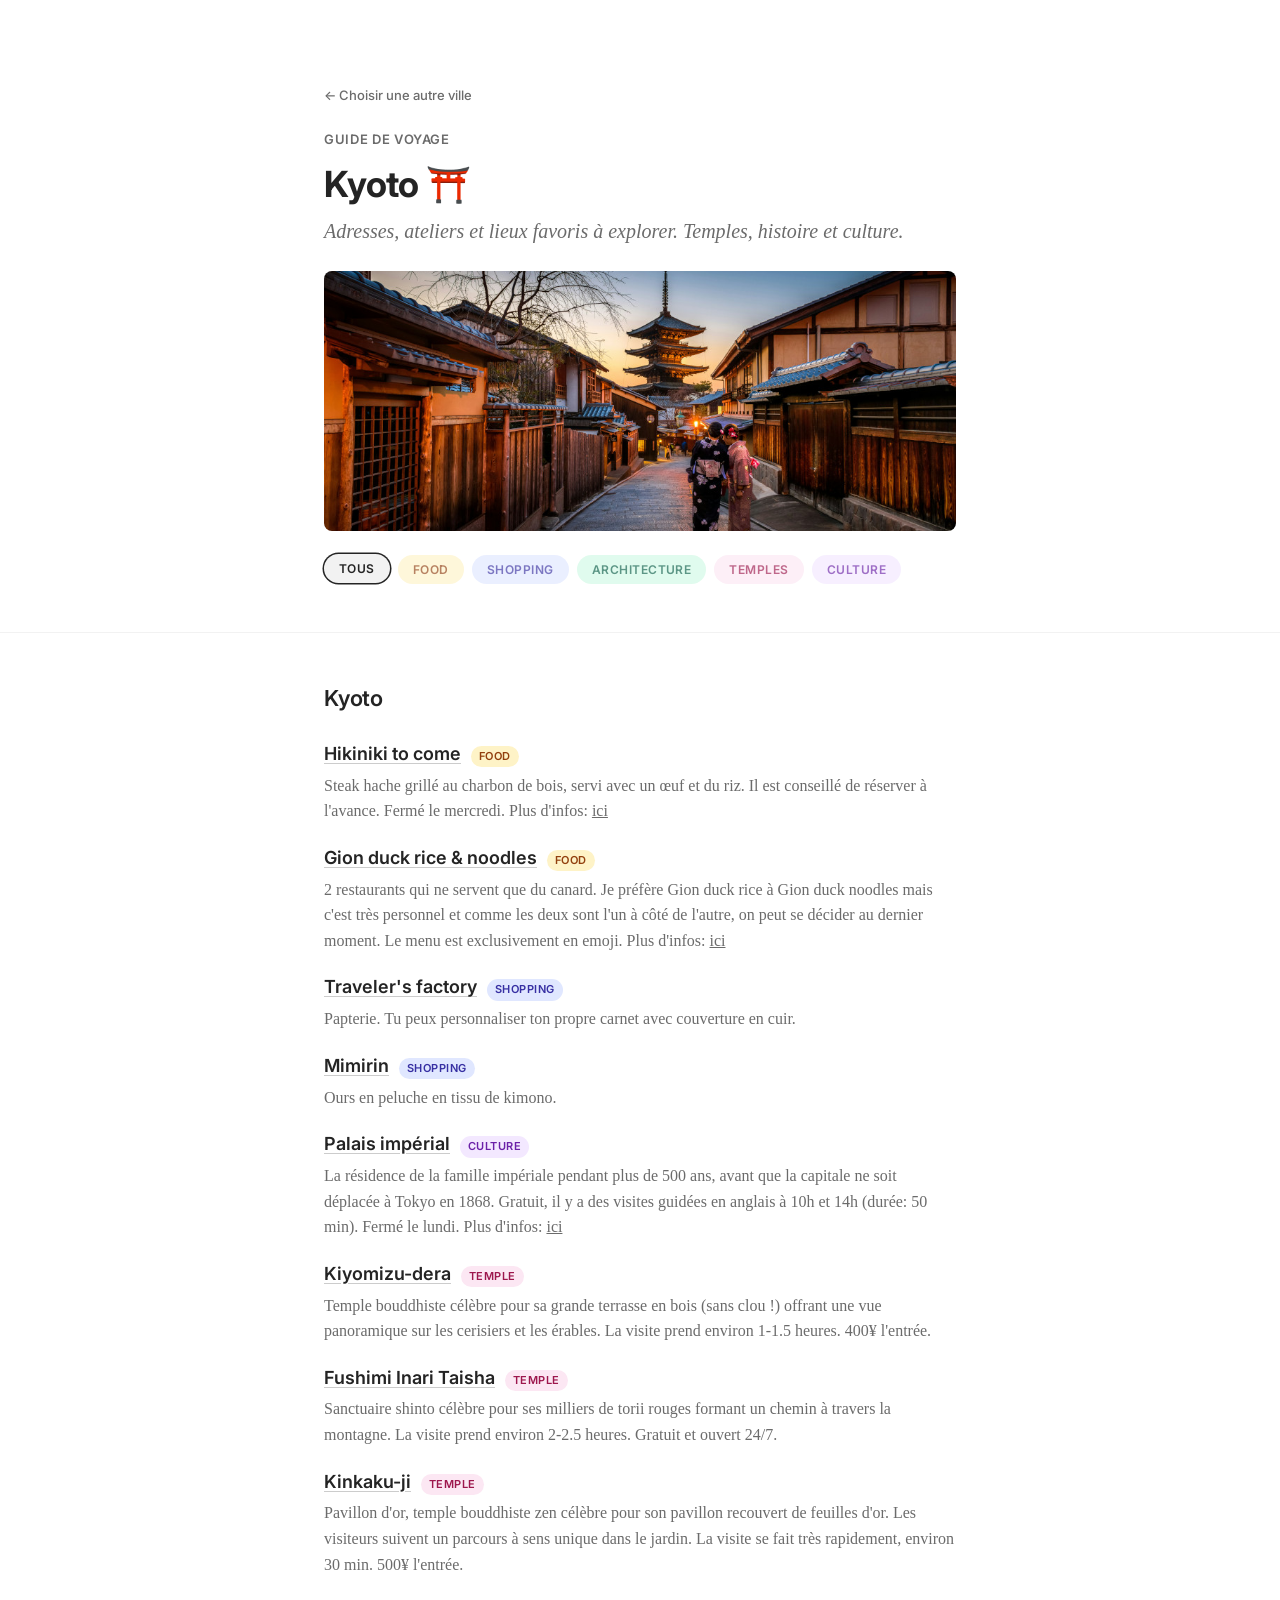
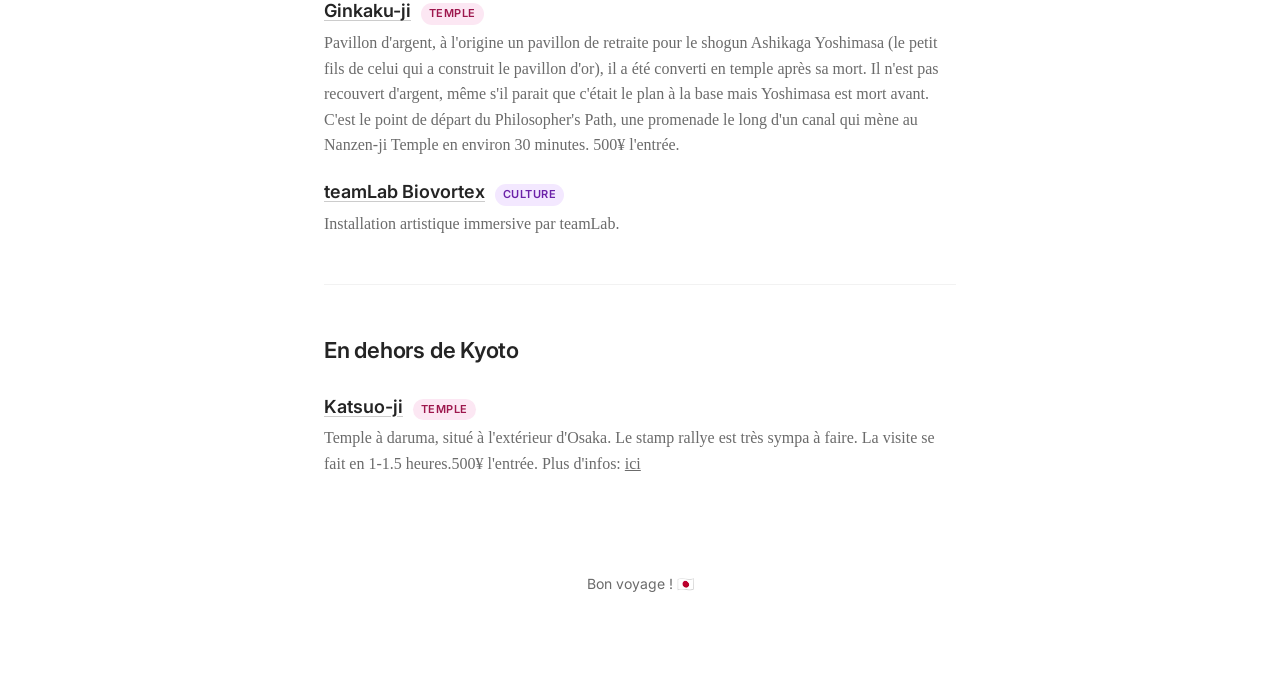
==== kyoto.html @ 2fd873c2 "Separate Tokyo and Kyoto Signed-off-by: Kim Anh Nguyen <4783194+kimanhou@users.noreply.github.com>" ====
<!doctype html>
<html lang="fr">
  <head>
    <meta charset="UTF-8" />
    <meta name="viewport" content="width=device-width, initial-scale=1.0" />
    <title>Kyoto — Recommandations</title>
    <link rel="stylesheet" href="style.css" />
    <link rel="preconnect" href="https://fonts.googleapis.com" />
    <link rel="preconnect" href="https://fonts.gstatic.com" crossorigin />
    <link
      href="https://fonts.googleapis.com/css2?family=Charter:ital,wght@0,400;0,700;1,400&family=Inter:wght@400;500;600&display=swap"
      rel="stylesheet"
    />
    <link
      rel="icon"
      href="data:image/svg+xml,<svg xmlns=%22http://www.w3.org/2000/svg%22 viewBox=%220 0 100 100%22><text y=%22.9em%22 font-size=%2290%22>🇯🇵</text></svg>"
    />
    <meta property="og:type" content="website" />
    <meta property="og:title" content="Recommandations à Kyoto 🇯🇵" />
    <meta
      property="og:description"
      content="Une liste d'adresses, d'ateliers et de lieux favoris à explorer."
    />
    <meta
      property="og:image"
      content="https://kimanhou.github.io/japan-reco/kyoto.jpg"
    />
    <meta
      property="og:url"
      content="https://kimanhou.github.io/japan-reco/kyoto"
    />
  </head>
  <body>
    <header class="site-header">
      <div class="container">
        <nav class="back-nav">
          <a href="index.html" class="back-link">← Choisir une autre ville</a>
        </nav>
        <span class="site-meta">Guide de voyage</span>
        <h1>Kyoto ⛩️</h1>
        <p class="subtitle">
          Adresses, ateliers et lieux favoris à explorer. Temples, histoire et
          culture.
        </p>

        <div class="hero-image-wrapper">
          <img src="kyoto-hero.jpg" alt="Kyoto landscape" class="hero-image" />
        </div>

        <nav class="filter-bar">
          <button class="filter-btn active" data-filter="all">Tous</button>
          <button class="filter-btn" data-filter="restaurant">Food</button>
          <button class="filter-btn" data-filter="shopping">Shopping</button>
          <button class="filter-btn" data-filter="architecture">
            Architecture
          </button>
          <button class="filter-btn" data-filter="temple">Temples</button>
          <button class="filter-btn" data-filter="culture">Culture</button>
        </nav>
      </div>
    </header>

    <main class="container">
      <section class="neighborhood">
        <h2>Kyoto</h2>
        <ul class="place-list">
          <li>
            <div class="place-header">
              <a
                target="_blank"
                rel="noopener"
                href="https://maps.app.goo.gl/PFcnmS5wHsKrFmGN7"
                class="place-name"
                >Hikiniki to come</a
              >
              <span class="category-tag restaurant">Food</span>
            </div>
            <p class="description">
              Steak hache grillé au charbon de bois, servi avec un œuf et du
              riz. Il est conseillé de réserver à l'avance. Fermé le mercredi.
              Plus d'infos:
              <a href="https://hikinikutocome.com/locations/kyoto">ici</a>
            </p>
          </li>
          <li>
            <div class="place-header">
              <a
                target="_blank"
                rel="noopener"
                href="https://maps.app.goo.gl/3bBsmmsy6SpEjgHC6"
                class="place-name"
                >Gion duck rice & noodles</a
              >
              <span class="category-tag restaurant">Food</span>
            </div>
            <p class="description">
              2 restaurants qui ne servent que du canard. Je préfère Gion duck
              rice à Gion duck noodles mais c'est très personnel et comme les
              deux sont l'un à côté de l'autre, on peut se décider au dernier
              moment. Le menu est exclusivement en emoji. Plus d'infos:
              <a href="https://www.menroku.com/gionduckrice/">ici</a>
            </p>
          </li>
          <li>
            <div class="place-header">
              <a
                href="https://maps.app.goo.gl/qUUZ9k9n6iVwttam6"
                class="place-name"
                >Traveler's factory</a
              >
              <span class="category-tag shopping">Shopping</span>
            </div>
            <p class="description">
              Papterie. Tu peux personnaliser ton propre carnet avec couverture
              en cuir.
            </p>
          </li>
          <li>
            <div class="place-header">
              <a
                href="https://maps.app.goo.gl/WrXWh7c2xTyVcAM9A"
                class="place-name"
                >Mimirin</a
              >
              <span class="category-tag shopping">Shopping</span>
            </div>
            <p class="description">Ours en peluche en tissu de kimono.</p>
          </li>
          <li>
            <div class="place-header">
              <a
                href="https://maps.app.goo.gl/GbRayEY1TSdhfeuKA"
                class="place-name"
                >Palais impérial</a
              >
              <span class="category-tag culture">Culture</span>
            </div>
            <p class="description">
              La résidence de la famille impériale pendant plus de 500 ans,
              avant que la capitale ne soit déplacée à Tokyo en 1868. Gratuit,
              il y a des visites guidées en anglais à 10h et 14h (durée: 50
              min). Fermé le lundi. Plus d'infos:
              <a href="https://kyoto-gosho.kunaicho.go.jp/en/visit">ici</a>
            </p>
          </li>
          <li>
            <div class="place-header">
              <a
                href="https://maps.app.goo.gl/van14ZDgeBHxUFZu9"
                class="place-name"
                >Kiyomizu-dera</a
              >
              <span class="category-tag temple">Temple</span>
            </div>
            <p class="description">
              Temple bouddhiste célèbre pour sa grande terrasse en bois (sans
              clou !) offrant une vue panoramique sur les cerisiers et les
              érables. La visite prend environ 1-1.5 heures. 400¥ l'entrée.
            </p>
          </li>
          <li>
            <div class="place-header">
              <a
                href="https://maps.app.goo.gl/9HiZYq8ZJpnWTgxTA"
                class="place-name"
                >Fushimi Inari Taisha</a
              >
              <span class="category-tag temple">Temple</span>
            </div>
            <p class="description">
              Sanctuaire shinto célèbre pour ses milliers de torii rouges
              formant un chemin à travers la montagne. La visite prend environ
              2-2.5 heures. Gratuit et ouvert 24/7.
            </p>
          </li>
          <li>
            <div class="place-header">
              <a
                href="https://maps.app.goo.gl/EMYP2nc31eYgJaK9A"
                class="place-name"
                >Kinkaku-ji</a
              >
              <span class="category-tag temple">Temple</span>
            </div>
            <p class="description">
              Pavillon d'or, temple bouddhiste zen célèbre pour son pavillon
              recouvert de feuilles d'or. Les visiteurs suivent un parcours à
              sens unique dans le jardin. La visite se fait très rapidement,
              environ 30 min. 500¥ l'entrée.
            </p>
          </li>
          <li>
            <div class="place-header">
              <a
                href="https://maps.app.goo.gl/7UadpmSnApcx37kZ7"
                class="place-name"
                >Ginkaku-ji</a
              >
              <span class="category-tag temple">Temple</span>
            </div>
            <p class="description">
              Pavillon d'argent, à l'origine un pavillon de retraite pour le
              shogun Ashikaga Yoshimasa (le petit fils de celui qui a construit
              le pavillon d'or), il a été converti en temple après sa mort. Il
              n'est pas recouvert d'argent, même s'il parait que c'était le plan
              à la base mais Yoshimasa est mort avant. C'est le point de départ
              du Philosopher's Path, une promenade le long d'un canal qui mène
              au Nanzen-ji Temple en environ 30 minutes. 500¥ l'entrée.
            </p>
          </li>
          <li>
            <div class="place-header">
              <a
                href="https://maps.app.goo.gl/GknqTZojEtrcng9q9"
                class="place-name"
                >teamLab Biovortex</a
              >
              <span class="category-tag culture">Culture</span>
            </div>
            <p class="description">
              Installation artistique immersive par teamLab.
            </p>
          </li>
        </ul>
      </section>

      <section class="neighborhood">
        <h2>En dehors de Kyoto</h2>
        <ul class="place-list">
          <li>
            <div class="place-header">
              <a
                target="_blank"
                rel="noopener"
                href="https://maps.app.goo.gl/UmAeWjuXj23bFvab67"
                class="place-name"
                >Katsuo-ji</a
              >
              <span class="category-tag temple">Temple</span>
            </div>
            <p class="description">
              Temple à daruma, situé à l'extérieur d'Osaka. Le stamp rallye est
              très sympa à faire. La visite se fait en 1-1.5 heures.500¥
              l'entrée. Plus d'infos:
              <a href="https://katsuo-ji-temple.or.jp/audioguidance/index.php"
                >ici</a
              >
            </p>
          </li>
        </ul>
      </section>
    </main>

    <footer class="site-footer">
      <div class="container">
        <p>Bon voyage ! 🇯🇵</p>
      </div>
    </footer>

    <script>
      const buttons = document.querySelectorAll(".filter-btn");
      const items = document.querySelectorAll(".place-list li");

      buttons.forEach((button) => {
        button.addEventListener("click", () => {
          buttons.forEach((btn) => btn.classList.remove("active"));
          button.classList.add("active");
          const filter = button.getAttribute("data-filter");

          items.forEach((item) => {
            const tag = item.querySelector(".category-tag");
            if (filter === "all" || (tag && tag.classList.contains(filter))) {
              item.style.display = "block";
            } else {
              item.style.display = "none";
            }
          });
        });
      });
    </script>
  </body>
</html>
---- style.css ----
/* Medium-inspired Typography & Minimalist Layout */

:root {
  --bg-color: #ffffff;
  --text-main: #242424;
  --text-muted: #6b6b6b;
  --link-color: #1a8917; /* Accent vert style Medium */
  --link-hover: #156d12;
  --border-color: #f2f2f2;
  --font-serif: "Charter", "Georgia", Cambria, serif;
  --font-sans:
    "Inter", -apple-system, BlinkMacSystemFont, "Segoe UI", Roboto, sans-serif;
}

* {
  box-sizing: border-box;
  margin: 0;
  padding: 0;
}

body {
  background-color: var(--bg-color);
  color: var(--text-main);
  font-family: var(--font-serif);
  font-size: 18px;
  line-height: 1.6;
  -webkit-font-smoothing: antialiased;
}

.container {
  max-width: 680px;
  margin: 0 auto;
  padding: 0 24px;
}

/* Header */
.site-header {
  padding-top: 80px;
  padding-bottom: 48px;
  border-bottom: 1px solid var(--border-color);
}

.site-meta {
  font-family: var(--font-sans);
  font-size: 13px;
  text-transform: uppercase;
  letter-spacing: 0.05em;
  color: var(--text-muted);
  font-weight: 600;
  display: block;
  margin-bottom: 12px;
}

h1 {
  font-family: var(--font-sans);
  font-size: 36px;
  font-weight: 700;
  letter-spacing: -0.02em;
  line-height: 1.25;
  margin-bottom: 8px;
}

.subtitle {
  color: var(--text-muted);
  font-size: 20px;
  font-style: italic;
}

/* Content Sections */
.neighborhood {
  padding: 48px 0;
  border-bottom: 1px solid var(--border-color);
}

.neighborhood:last-of-type {
  border-bottom: none;
}

h2 {
  font-family: var(--font-sans);
  font-size: 22px;
  font-weight: 600;
  letter-spacing: -0.01em;
  margin-bottom: 24px;
  color: var(--text-main);
}

/* Recommendation Lists */
.place-list {
  list-style: none;
}

.place-list li {
  margin-bottom: 20px;
}

.place-list li:last-child {
  margin-bottom: 0;
}

.place-name {
  font-family: var(--font-sans);
  font-weight: 600;
  font-size: 18px;
  color: var(--text-main);
  text-decoration: underline;
  text-decoration-color: rgba(0, 0, 0, 0.2);
  text-underline-offset: 3px;
  transition: all 0.2s ease;
}

.place-name:hover {
  color: var(--link-color);
  text-decoration-color: var(--link-color);
}

.description {
  margin-top: 4px;
  font-size: 16px;
  color: var(--text-muted);
}

.description a {
  color: var(--text-muted);
  text-decoration: underline;
}

.description a:hover {
  color: var(--link-color);
}

/* Footer */
.site-footer {
  padding: 48px 0 80px 0;
  text-align: center;
  font-family: var(--font-sans);
  font-size: 14px;
  color: var(--text-muted);
}

/* Mobile Adjustments */
@media (max-width: 600px) {
  body {
    font-size: 16px;
  }

  .site-header {
    padding-top: 40px;
    padding-bottom: 32px;
  }

  h1 {
    font-size: 28px;
  }

  .subtitle {
    font-size: 17px;
  }

  .neighborhood {
    padding: 32px 0;
  }
}

/* Layout adjustment for title and badge alignment */
.place-header {
  display: flex;
  align-items: baseline;
  gap: 10px;
  flex-wrap: wrap;
}

/* Category Badge Styling */
.category-tag {
  font-family: var(--font-sans);
  font-size: 11px;
  font-weight: 600;
  text-transform: uppercase;
  letter-spacing: 0.04em;
  padding: 2px 8px;
  border-radius: 12px;
  background-color: #f2f2f2;
  color: #6b6b6b;
  display: inline-block;
}

/* Color accents per category */
.category-tag.restaurant {
  background-color: #fef3c7;
  color: #92400e;
}

.category-tag.shopping {
  background-color: #e0e7ff;
  color: #3730a3;
}

.category-tag.architecture {
  background-color: #d1fae5;
  color: #065f46;
}

.category-tag.temple {
  background-color: #fce7f3;
  color: #9d174d;
}

.category-tag.culture {
  background-color: #f3e8ff;
  color: #6b21a8;
}

/* Filter Bar Container */
.filter-bar {
  display: flex;
  gap: 8px;
  flex-wrap: wrap;
  margin-top: 24px;
}

/* Base Filter Button */
.filter-btn {
  font-family: var(--font-sans);
  font-size: 12px;
  font-weight: 600;
  text-transform: uppercase;
  letter-spacing: 0.04em;
  border: 1px solid transparent;
  padding: 6px 14px;
  border-radius: 20px;
  cursor: pointer;
  opacity: 0.65; /* Subtle by default so it's not overwhelming */
  transition: all 0.2s ease;
}

.filter-btn:hover,
.filter-btn.active {
  opacity: 1;
  transform: translateY(-1px);
}

/* "All" Button Styling */
.filter-btn[data-filter="all"] {
  background-color: #f2f2f2;
  color: #242424;
}

/* Matching Tag Colors */
.filter-btn[data-filter="restaurant"] {
  background-color: #fef3c7;
  color: #92400e;
}

.filter-btn[data-filter="shopping"] {
  background-color: #e0e7ff;
  color: #3730a3;
}

.filter-btn[data-filter="architecture"] {
  background-color: #d1fae5;
  color: #065f46;
}

.filter-btn[data-filter="temple"] {
  background-color: #fce7f3;
  color: #9d174d;
}

.filter-btn[data-filter="culture"] {
  background-color: #f3e8ff;
  color: #6b21a8;
}

/* Active State Outline for Extra Clarity */
.filter-btn.active {
  box-shadow: 0 0 0 1.5px currentColor;
}

/* Navigation Back Link */
.back-nav {
  margin-bottom: 20px;
}

.back-link {
  font-family: var(--font-sans);
  font-size: 13px;
  font-weight: 500;
  color: var(--text-muted);
  text-decoration: none;
  transition: color 0.2s ease;
}

.back-link:hover {
  color: var(--text-main);
}

/* Hero Image Banner */
.hero-image-wrapper {
  margin-top: 24px;
  border-radius: 8px;
  overflow: hidden;
  max-height: 260px;
}

.hero-image {
  width: 100%;
  height: 260px;
  object-fit: cover;
  display: block;
}

/* Landing Page Layout */
.landing-container {
  max-width: 680px;
  margin: 0 auto;
  padding: 80px 24px 40px;
}

.landing-header {
  margin-bottom: 40px;
}

.city-selector {
  display: grid;
  grid-template-columns: 1fr 1fr;
  gap: 20px;
}

.city-card {
  display: flex;
  flex-direction: column;
  background: #ffffff;
  border: 1px solid var(--border-color);
  border-radius: 12px;
  overflow: hidden;
  text-decoration: none;
  color: var(--text-main);
  transition: transform 0.2s ease, box-shadow 0.2s ease;
}

.city-card:hover {
  transform: translateY(-4px);
  box-shadow: 0 12px 24px rgba(0, 0, 0, 0.06);
}

.city-image-wrapper {
  height: 180px;
  overflow: hidden;
}

.city-image {
  width: 100%;
  height: 100%;
  object-fit: cover;
}

.city-info {
  padding: 20px;
}

.city-info h2 {
  font-size: 20px;
  margin-bottom: 4px;
}

.city-info p {
  font-family: var(--font-serif);
  font-size: 14px;
  color: var(--text-muted);
}

@media (max-width: 600px) {
  .city-selector {
    grid-template-columns: 1fr;
  }
}
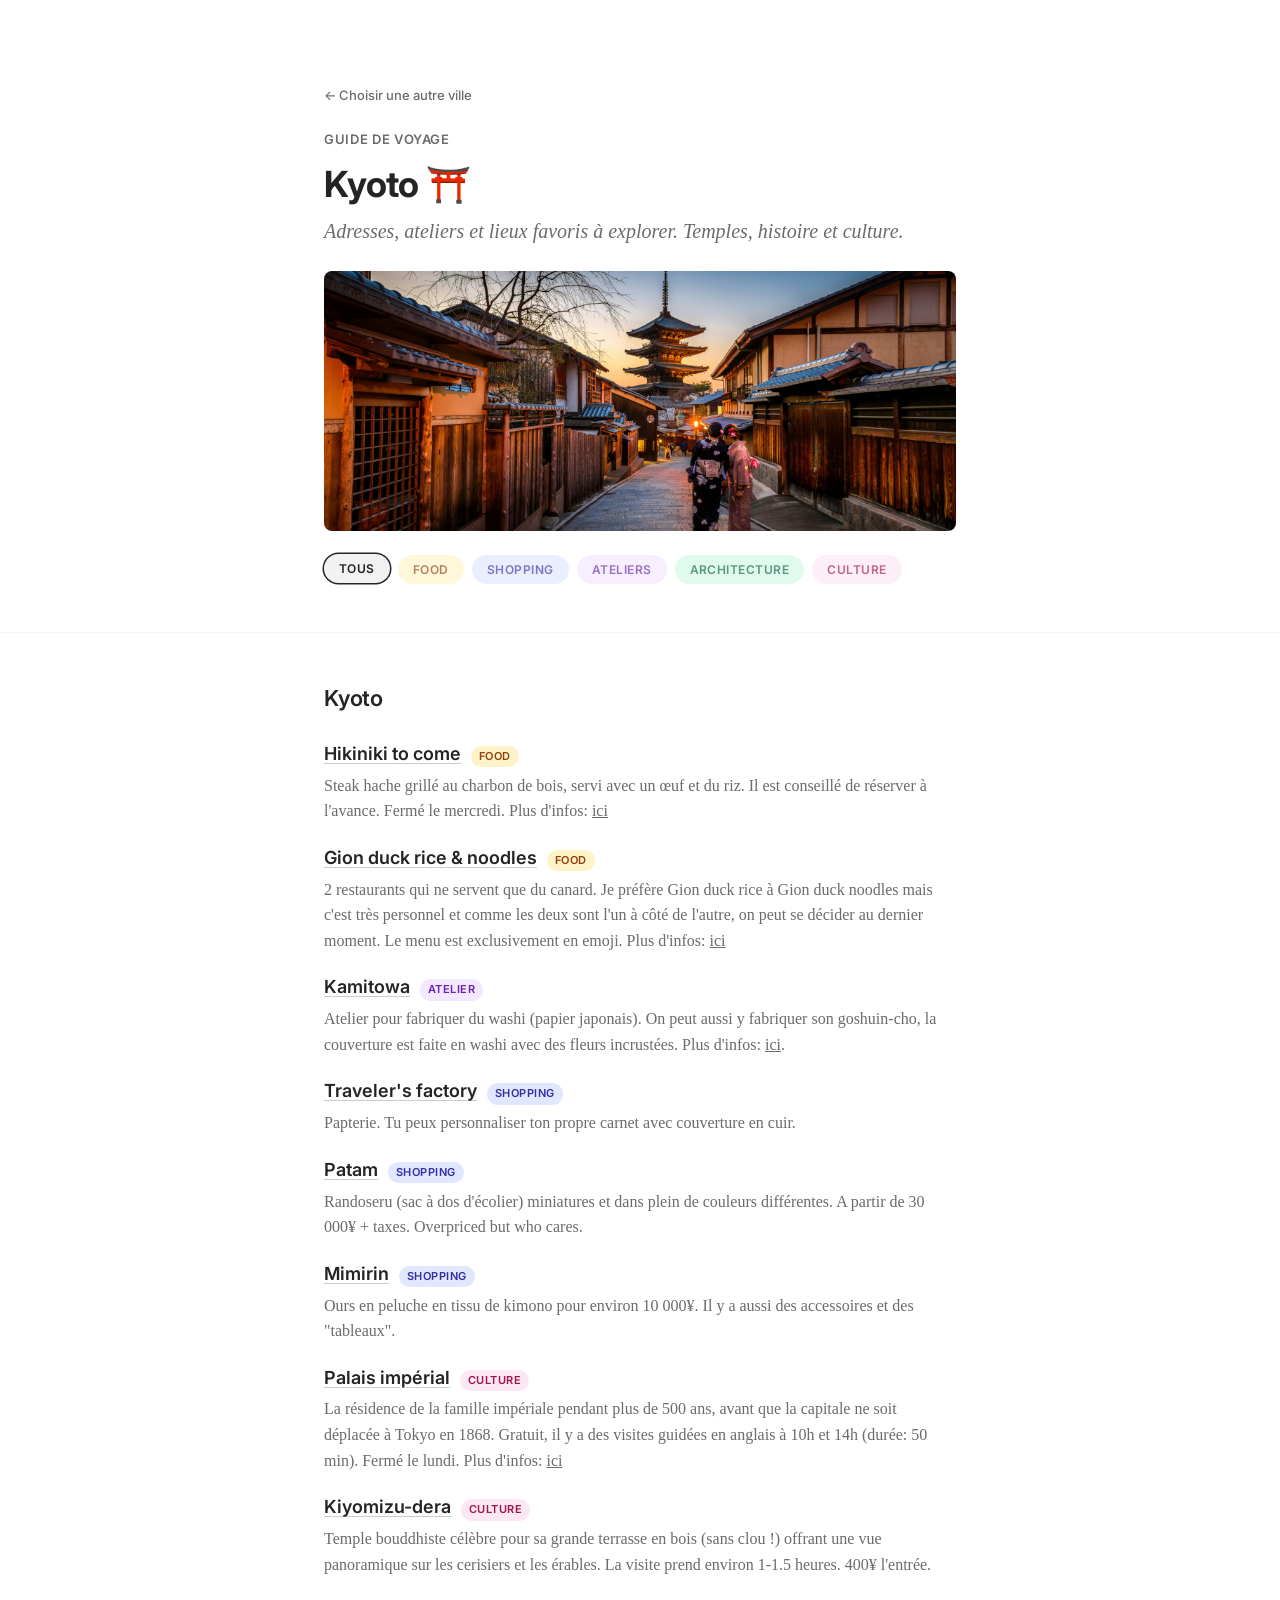
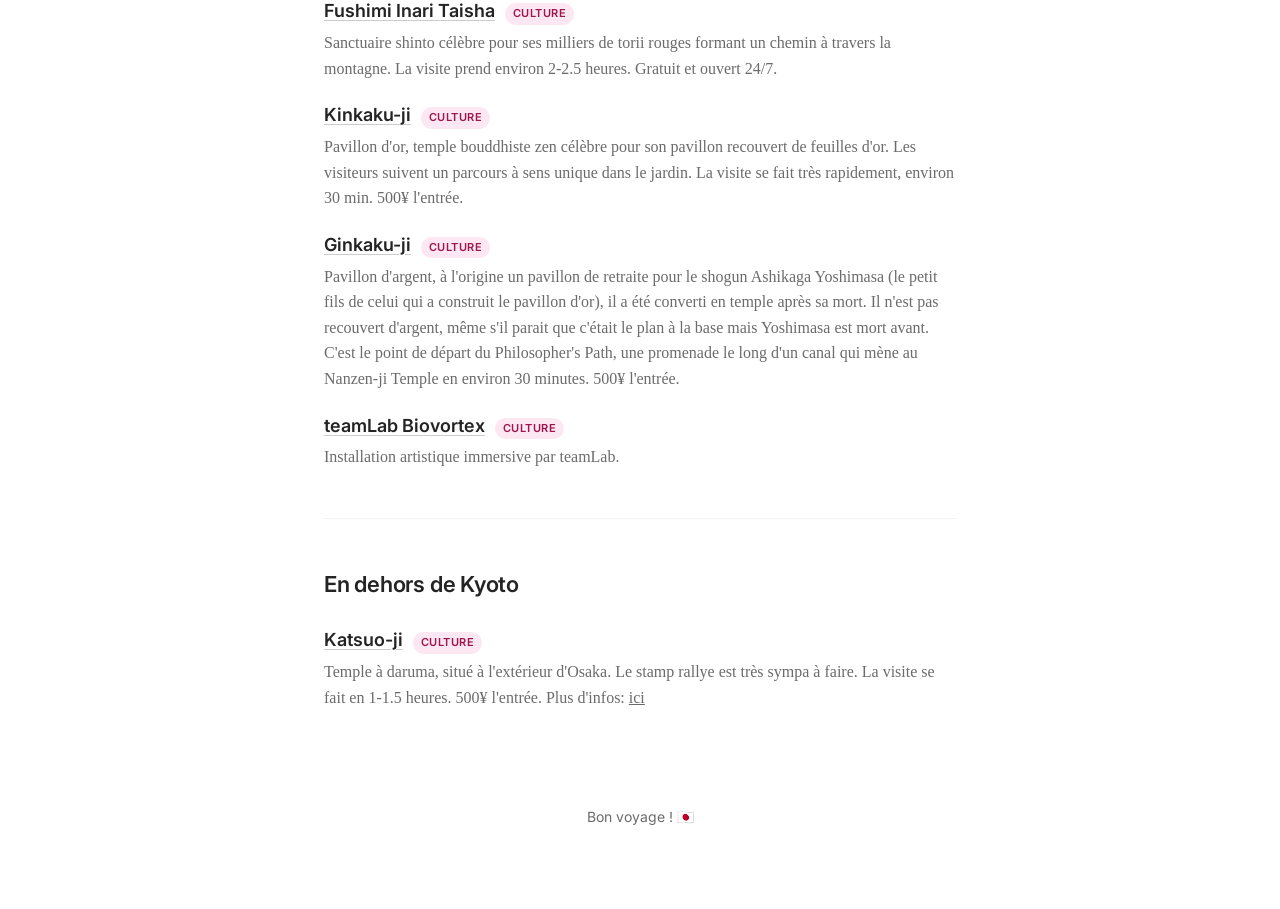
==== commit ba7b64ba: "Add workshops Signed-off-by: Kim Anh Nguyen <4783194+kimanhou@users.noreply.github.com>" ====
--- a/kyoto.html
+++ b/kyoto.html
@@ -51,10 +51,10 @@
           <button class="filter-btn active" data-filter="all">Tous</button>
           <button class="filter-btn" data-filter="restaurant">Food</button>
           <button class="filter-btn" data-filter="shopping">Shopping</button>
+          <button class="filter-btn" data-filter="workshop">Ateliers</button>
           <button class="filter-btn" data-filter="architecture">
             Architecture
           </button>
-          <button class="filter-btn" data-filter="temple">Temples</button>
           <button class="filter-btn" data-filter="culture">Culture</button>
         </nav>
       </div>
@@ -104,6 +104,22 @@
           <li>
             <div class="place-header">
               <a
+                href="https://maps.app.goo.gl/o6k5PeX1JNVQuFoW7"
+                class="place-name"
+                >Kamitowa</a
+              >
+              <span class="category-tag workshop">Atelier</span>
+            </div>
+            <p class="description">
+              Atelier pour fabriquer du washi (papier japonais). On peut aussi
+              y fabriquer son goshuin-cho, la couverture est faite en washi
+              avec des fleurs incrustées. Plus d'infos:
+              <a href="https://www.kurauchi.co.jp/kamitowa/english/" target="_blank" rel="noopener noreferrer">ici</a>.
+            </p>
+          </li>
+          <li>
+            <div class="place-header">
+              <a
                 href="https://maps.app.goo.gl/qUUZ9k9n6iVwttam6"
                 class="place-name"
                 >Traveler's factory</a
@@ -118,13 +134,27 @@
           <li>
             <div class="place-header">
               <a
+                href="https://maps.app.goo.gl/mqW4AuvKAHF7fTkW9"
+                class="place-name"
+                >Patam</a
+              >
+              <span class="category-tag shopping">Shopping</span>
+            </div>
+            <p class="description">
+              Randoseru (sac à dos d'écolier) miniatures et dans plein de couleurs différentes. A partir de 30 000¥ + taxes. Overpriced but who cares.
+            </p>
+          </li>
+          <li>
+            <div class="place-header">
+              <a
                 href="https://maps.app.goo.gl/WrXWh7c2xTyVcAM9A"
                 class="place-name"
                 >Mimirin</a
               >
               <span class="category-tag shopping">Shopping</span>
             </div>
-            <p class="description">Ours en peluche en tissu de kimono.</p>
+            <p class="description">Ours en peluche en tissu de kimono pour environ 10 000¥.
+                Il y a aussi des accessoires et des "tableaux".</p>
           </li>
           <li>
             <div class="place-header">
@@ -150,7 +180,7 @@
                 class="place-name"
                 >Kiyomizu-dera</a
               >
-              <span class="category-tag temple">Temple</span>
+              <span class="category-tag culture">Culture</span>
             </div>
             <p class="description">
               Temple bouddhiste célèbre pour sa grande terrasse en bois (sans
@@ -165,7 +195,7 @@
                 class="place-name"
                 >Fushimi Inari Taisha</a
               >
-              <span class="category-tag temple">Temple</span>
+              <span class="category-tag culture">Culture</span>
             </div>
             <p class="description">
               Sanctuaire shinto célèbre pour ses milliers de torii rouges
@@ -180,7 +210,7 @@
                 class="place-name"
                 >Kinkaku-ji</a
               >
-              <span class="category-tag temple">Temple</span>
+              <span class="category-tag culture">Culture</span>
             </div>
             <p class="description">
               Pavillon d'or, temple bouddhiste zen célèbre pour son pavillon
@@ -196,7 +226,7 @@
                 class="place-name"
                 >Ginkaku-ji</a
               >
-              <span class="category-tag temple">Temple</span>
+              <span class="category-tag culture">Culture</span>
             </div>
             <p class="description">
               Pavillon d'argent, à l'origine un pavillon de retraite pour le
@@ -236,11 +266,11 @@
                 class="place-name"
                 >Katsuo-ji</a
               >
-              <span class="category-tag temple">Temple</span>
+              <span class="category-tag culture">Culture</span>
             </div>
             <p class="description">
               Temple à daruma, situé à l'extérieur d'Osaka. Le stamp rallye est
-              très sympa à faire. La visite se fait en 1-1.5 heures.500¥
+              très sympa à faire. La visite se fait en 1-1.5 heures. 500¥
               l'entrée. Plus d'infos:
               <a href="https://katsuo-ji-temple.or.jp/audioguidance/index.php"
                 >ici</a
--- a/style.css
+++ b/style.css
@@ -200,12 +200,12 @@
   color: #065f46;
 }
 
-.category-tag.temple {
+.category-tag.culture {
   background-color: #fce7f3;
   color: #9d174d;
 }
 
-.category-tag.culture {
+.category-tag.workshop {
   background-color: #f3e8ff;
   color: #6b21a8;
 }
@@ -261,12 +261,12 @@
   color: #065f46;
 }
 
-.filter-btn[data-filter="temple"] {
+.filter-btn[data-filter="culture"] {
   background-color: #fce7f3;
   color: #9d174d;
 }
 
-.filter-btn[data-filter="culture"] {
+.filter-btn[data-filter="workshop"] {
   background-color: #f3e8ff;
   color: #6b21a8;
 }
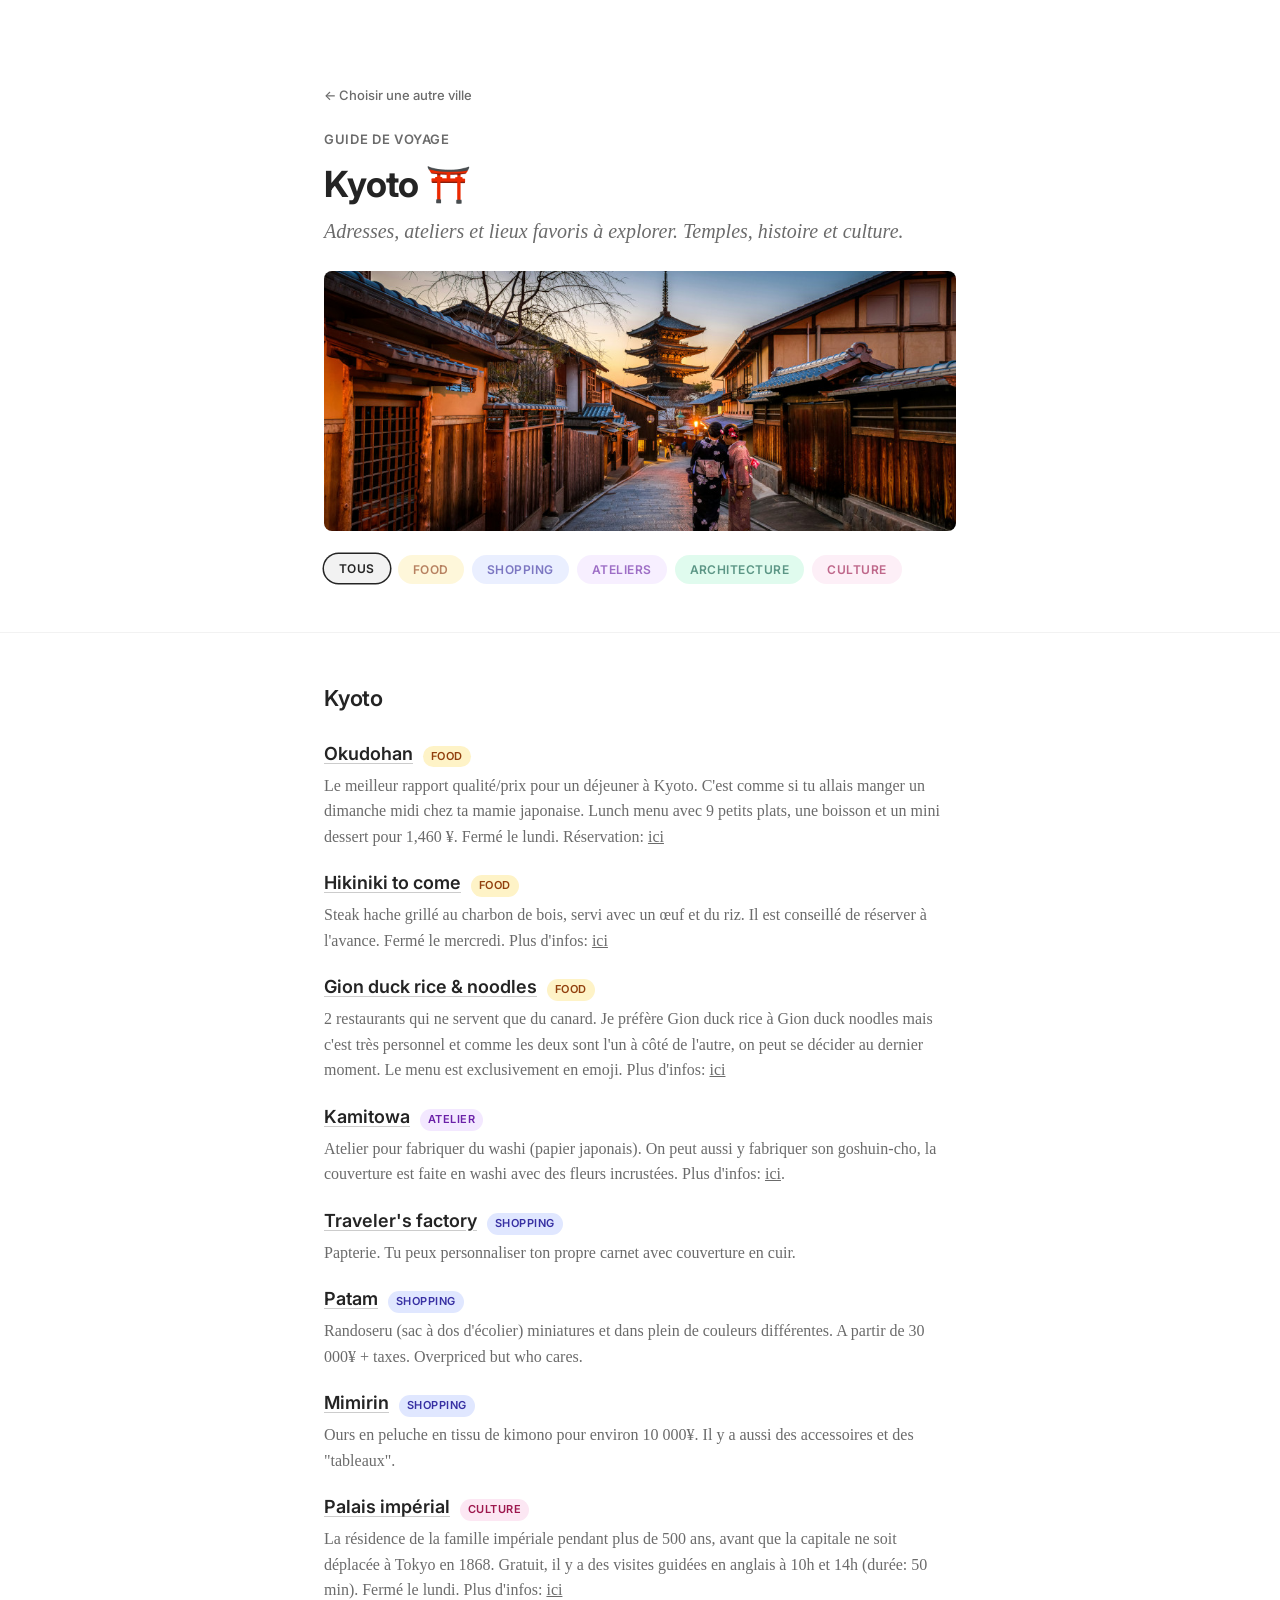
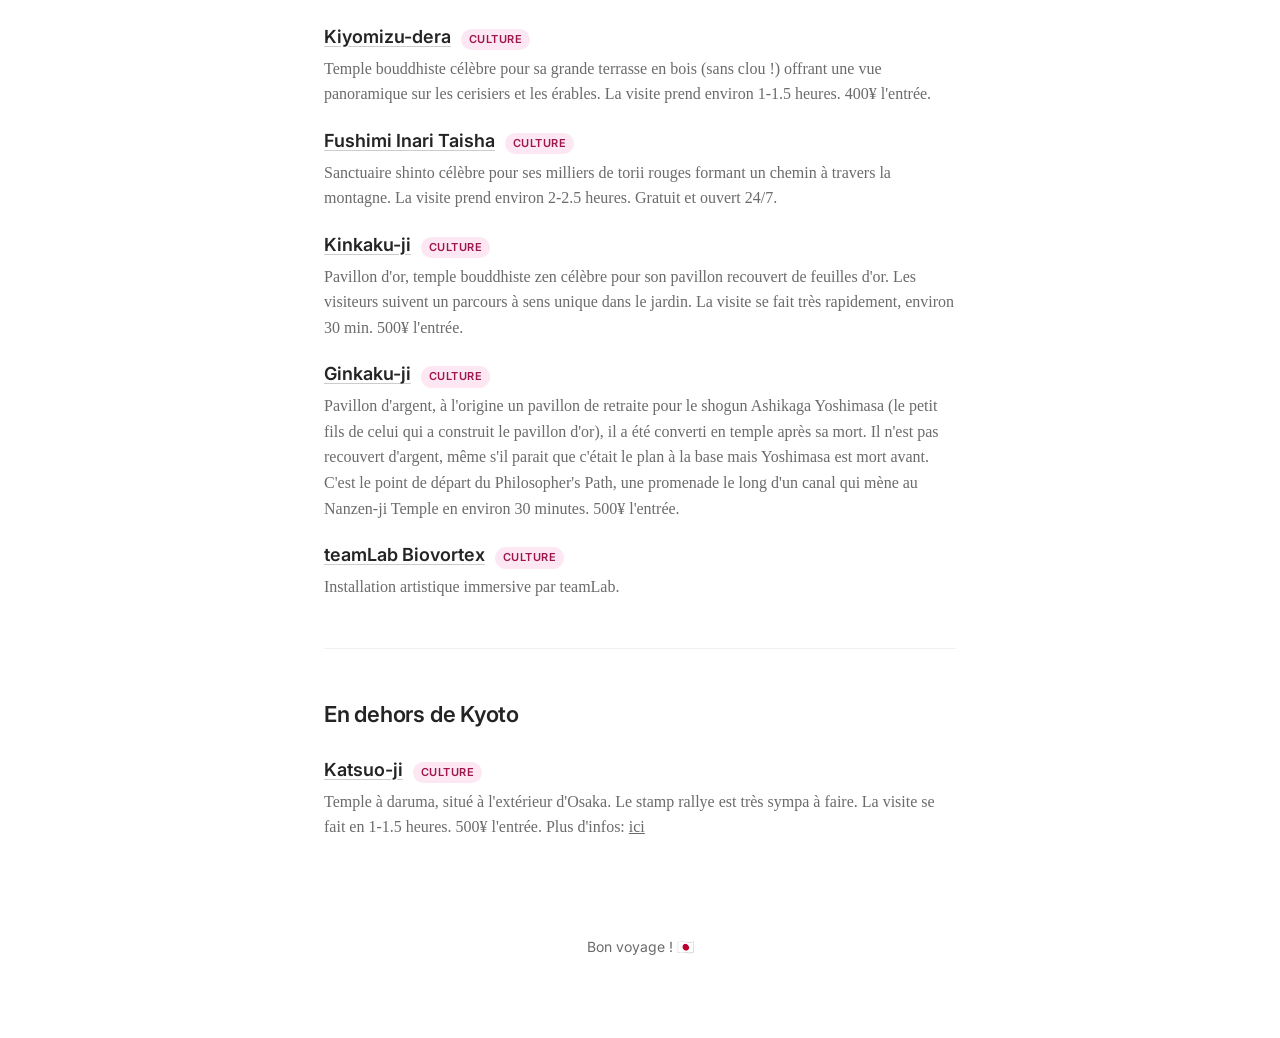
==== commit e6284a92: "Add okudohan to Kyoto Signed-off-by: Kim Anh Nguyen <4783194+kimanhou@users.noreply.github.com>" ====
--- a/kyoto.html
+++ b/kyoto.html
@@ -69,6 +69,24 @@
               <a
                 target="_blank"
                 rel="noopener"
+                href="https://maps.app.goo.gl/GoSPPHQC6PTdZaJP7"
+                class="place-name"
+                >Okudohan</a
+              >
+              <span class="category-tag restaurant">Food</span>
+            </div>
+            <p class="description">
+              Le meilleur rapport qualité/prix pour un déjeuner à Kyoto. C'est comme si tu allais manger un dimanche midi chez ta mamie japonaise. Lunch menu avec 9 petits plats, une boisson et un mini dessert pour 1,460 ¥.
+              Fermé le lundi.
+              Réservation:
+              <a href="https://www.hotpepper.jp/strJ001143546/">ici</a>
+            </p>
+          </li>
+          <li>
+            <div class="place-header">
+              <a
+                target="_blank"
+                rel="noopener"
                 href="https://maps.app.goo.gl/PFcnmS5wHsKrFmGN7"
                 class="place-name"
                 >Hikiniki to come</a
